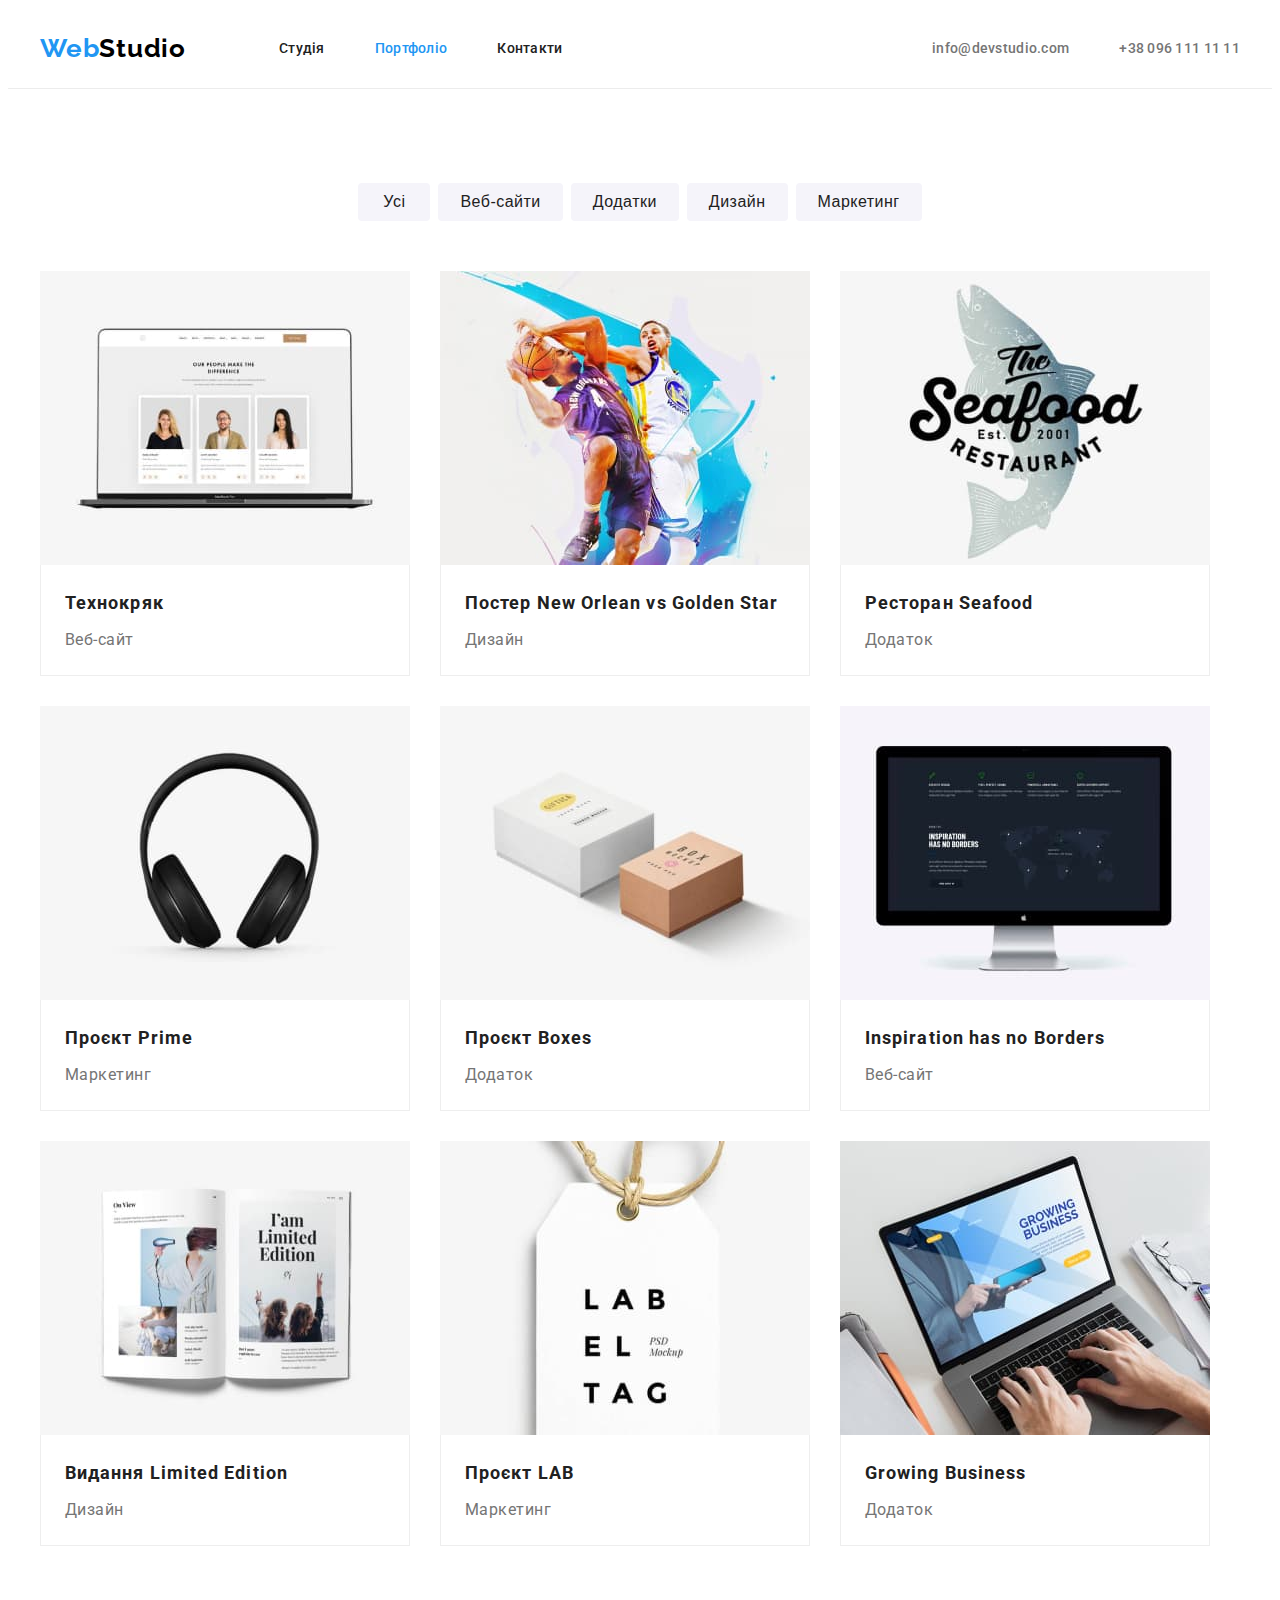
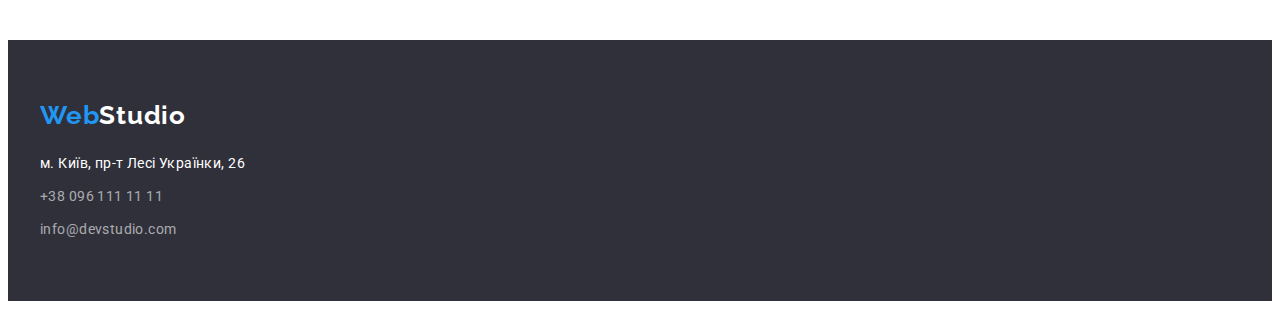
==== portfolio.html @ 8c1fecbb "start hw-04" ====
<!DOCTYPE html>
<html lang="uk">
  <head>
    <meta charset="UTF-8" />
    <meta http-equiv="X-UA-Compatible" content="IE=edge" />
    <meta name="viewport" content="width=device-width, initial-scale=1.0" />

    <title>Portfolio</title>

    <link rel="preconnect" href="https://fonts.googleapis.com" />
    <link rel="preconnect" href="https://fonts.gstatic.com" crossorigin />
    <link
      href="https://fonts.googleapis.com/css2?family=Raleway:wght@700&family=Roboto:wght@400;500;700;900&display=swap"
      rel="stylesheet"
    />

    <link
      rel="stylesheet"
      href="https://cdnjs.cloudflare.com/ajax/libs/modern-normalize/1.1.0/modern-normalize.min.css"
      integrity="sha512-wpPYUAdjBVSE4KJnH1VR1HeZfpl1ub8YT/NKx4PuQ5NmX2tKuGu6U/JRp5y+Y8XG2tV+wKQpNHVUX03MfMFn9Q=="
      crossorigin="anonymous"
      referrerpolicy="no-referrer"
    />

    <link rel="stylesheet" href="./css/styles.css" />
  </head>
  <body>
    <header class="header">
      <div class="container">
        <div class="header-position">
          <a href="./index.html" class="logo link"
            ><span class="logo-accent">Web</span
            ><span class="logo-contrast">Studio</span></a
          >
          <nav>
            <ul class="nav-list list">
              <li class="nav-item">
                <a href="./index.html" class="nav-link link">Студія</a>
              </li>
              <li class="nav-item">
                <a href="./portfolio.html" class="nav-link link curent">Портфоліо</a>
              </li>
              <li class="nav-item">
                <a href="" class="nav-link link">Контакти</a>
              </li>
            </ul>
          </nav>
          <ul class="contact-list list">
            <li class="contact-item">
              <a href="mailto:info@devstudio.com" class="contact-link link"
                >info@devstudio.com</a
              >
            </li>
            <li class="contact-item">
              <a href="tel:+380961111111" class="contact-link link"
                >+38 096 111 11 11</a
              >
            </li>
          </ul>
        </div>
      </div>
    </header>
    <main>
      <section class="preview section">
        <div class="container">
          <h1 class="hidden-content">Портфоліо</h1>
          <ul class="filter-btn-list list">
            <li class="filter-btn-item">
              <button type="button" class="filter-btn btn small-btn">
                Усі
              </button>
            </li>
            <li class="filter-btn-item">
              <button type="button" class="filter-btn btn">Веб-сайти</button>
            </li>
            <li class="filter-btn-item">
              <button type="button" class="filter-btn btn">Додатки</button>
            </li>
            <li class="filter-btn-item">
              <button type="button" class="filter-btn btn">Дизайн</button>
            </li>
            <li class="filter-btn-item">
              <button type="button" class="filter-btn btn">Маркетинг</button>
            </li>
          </ul>
          <ul class="preview-list list">
            <li>
              <a href="" class="link"
                ><img
                  src="./images/portfolio-preview-1.jpg"
                  alt="Ноутбук"
                  width="370"
                  class="preview-image"
                />
                <div class="preview-caption linka">
                  <h2 class="preview-title title">Технокряк</h2>
                  <p class="preview-category text">Веб-сайт</p>
                </div></a
              >
            </li>
            <li>
              <a href="" class="link"
                ><img
                  src="./images/portfolio-preview-2.jpg"
                  alt="На постері два баскетболісти"
                  width="370"
                  class="preview-image"
                />
                <div class="preview-caption">
                  <h2 class="preview-title title">
                    Постер New Orlean vs Golden Star
                  </h2>
                  <p class="preview-category text">Дизайн</p>
                </div></a
              >
            </li>
            <li>
              <a href="" class="link"
                ><img
                  src="./images/portfolio-preview-3.jpg"
                  alt="Плакат ресторану"
                  width="370"
                  class="preview-image"
                />
                <div class="preview-caption">
                  <h2 class="preview-title title">Ресторан Seafood</h2>
                  <p class="preview-category text">Додаток</p>
                </div></a
              >
            </li>
            <li>
              <a href="" class="link"
                ><img
                  src="./images/portfolio-preview-4.jpg"
                  alt="навушники чорні"
                  width="370"
                  class="preview-image"
                />
                <div class="preview-caption">
                  <h2 class="preview-title title">Проєкт Prime</h2>
                  <p class="preview-category text">Маркетинг</p>
                </div></a
              >
            </li>
            <li>
              <a href="" class="link"
                ><img
                  src="./images/portfolio-preview-5.jpg"
                  alt="Дві коробки"
                  width="370"
                  class="preview-image"
                />
                <div class="preview-caption">
                  <h2 class="preview-title title">Проєкт Boxes</h2>
                  <p class="preview-category text">Додаток</p>
                </div></a
              >
            </li>
            <li>
              <a href="" class="link"
                ><img
                  src="./images/portfolio-preview-6.jpg"
                  alt="Монітор на екрані чорний фон"
                  width="370"
                  class="preview-image"
                />
                <div class="preview-caption">
                  <h2 class="preview-title title">
                    Inspiration has no Borders
                  </h2>
                  <p class="preview-category text">Веб-сайт</p>
                </div></a
              >
            </li>
            <li>
              <a href="" class="link"
                ><img
                  src="./images/portfolio-preview-7.jpg"
                  alt="Журнал"
                  width="370"
                  class="preview-image"
                />
                <div class="preview-caption">
                  <h2 class="preview-title title">Видання Limited Edition</h2>
                  <p class="preview-category text">Дизайн</p>
                </div></a
              >
            </li>
            <li>
              <a href="" class="link"
                ><img
                  src="./images/portfolio-preview-8.jpg"
                  alt="Ярлик написано LABELTAG"
                  width="370"
                  class="preview-image"
                />
                <div class="preview-caption">
                  <h2 class="preview-title title">Проєкт LAB</h2>
                  <p class="preview-category text">Маркетинг</p>
                </div></a
              >
            </li>
            <li>
              <a href="" class="link"
                ><img
                  src="./images/portfolio-preview-9.jpg"
                  alt="Ноутбук на якому друкують"
                  width="370"
                  class="preview-image"
                />
                <div class="preview-caption">
                  <h2 class="preview-title title">Growing Business</h2>
                  <p class="preview-category text">Додаток</p>
                </div></a
              >
            </li>
          </ul>
        </div>
      </section>
    </main>
    <footer class="footer">
      <div class="container">
        <a href="./index.html" class="logo link"
          ><span class="logo-accent">Web</span
          ><span class="logo-contrast">Studio</span></a
        >
        <address class="address">
          <ul class="address-list list">
            <li class="address-item">
              <a
                href="https://goo.gl/maps/6D7LHVz2uF8r2GaW8"
                target="_blank"
                rel="noopener nofollow noreferrer"
                class="address-link link"
                >м. Київ, пр-т Лесі Українки, 26</a
              >
            </li>
            <li class="address-item">
              <a href="tel:+380961111111" class="cont-link link"
                >+38 096 111 11 11</a
              >
            </li>
            <li class="address-item">
              <a href="mailto:info@devstudio.com" class="cont-link link"
                >info@devstudio.com</a
              >
            </li>
          </ul>
        </address>
      </div>
    </footer>
  </body>
</html>
---- css/styles.css ----
:root {
  --bgc-main: #ffffff;
  --bgc-second: #f5f4fa;
  --bgc-hero: #2F303A;
  --text-color-main: #757575;
  --text-color-second: #212121;
  --text-color-hero: #ffffff;
  --accent-color: #2196F3;
  --hero-hover-color: #188CE8;
}

body {
  font-family: 'Roboto', sans-serif;
}

.section {
  padding-top: 94px;
  padding-bottom: 94px;
}

.container {
  padding-left: 15px;
  padding-right: 15px;
  margin-left: auto;
  margin-right: auto;

  width: 1200px;

  /* outline: tomato solid 2px; */
}

.list {
  margin-top: 0;
  padding-left: 0;

  list-style: none;
}

.title {
  margin-top: 0;
  color: var(--text-color-second);
}

.text {
  margin-top: 0;
  color: var(--text-color-main);
}

.link {
  text-decoration: none;
}

.hidden-content {
  position: absolute;
  width: 1px;
  height: 1px;
  margin: -1px;
  border: 0;
  padding: 0;
  white-space: nowrap;
  clip-path: inset(100%);
  clip: rect(0 0 0 0);
  overflow: hidden;
}

.btn {
  cursor: pointer;
}

.address {
  font-style: normal;
}


/* INDEX */
/* header */

.header {
  border-bottom: 1px solid #ececec;
}

.header-position {
  display: flex;
  align-items: center;
}

.logo {
  display: block;
  margin-right: 93px;

  font-family: 'Raleway';
  font-weight: 700;
  font-size: 26px;
  line-height: calc(31 / 26);
  letter-spacing: 0.03em;
}

.logo-accent {
  color: var(--accent-color);
}

.header .logo-contrast {
  color: #000000;
}

.nav-list {
  display: flex;

  margin-bottom: 0;
}

.nav-item + .nav-item {
  margin-left: 50px;
}

.nav-link {
  display: block;

  padding-top: 32px;
  padding-bottom: 32px;

  font-weight: 500;
  font-size: 14px;
  line-height: calc(16 / 14);
  letter-spacing: 0.02em;
  color: var(--text-color-second);
}

.contact-list {
  display: flex;

  margin-left: auto;
  margin-bottom: 0;
}

.contact-item + .contact-item {
  margin-left: 50px;
}

.contact-link {
  display: block;

  padding-top: 32px;
  padding-bottom: 32px;

  font-weight: 500;
  font-size: 14px;
  line-height: calc(16 / 14);
  letter-spacing: 0.02em;
  color: var(--text-color-main);
}

.nav-link:hover,
.nav-link:focus,
.contact-link:hover,
.contact-link:focus {
  color: var(--accent-color);
}

.curent {
  color: var(--accent-color);
}

/* hero */

.hero.section {
  padding-top: 200px;
  padding-bottom: 200px;

  background-color: var(--bgc-hero);

  text-align: center;
}

.hero-title {
  margin-bottom: 30px;
  margin-left: auto;
  margin-right: auto;
  max-width: 696px;

  font-weight: 900;
  font-size: 44px;
  line-height: calc(60 / 44);
  letter-spacing: 0.06em;
  text-transform: uppercase;
  color: var(--text-color-hero);
}

.hero-btn {
  padding-top: 10px;
  padding-right: 32px;
  padding-bottom: 10px;
  padding-left: 32px;
  min-width: 216px;

  background: var(--accent-color);
  box-shadow: 0px 4px 4px rgba(0, 0, 0, 0.15);
  border-radius: 4px;
  border-color: transparent;

  font-weight: 700;
  font-size: 16px;
  line-height: calc(30 / 16);
  letter-spacing: 0.06em;
  color: var(--text-color-hero);
}

.hero-btn:hover,
.hero-btn:focus {
  background: var(--hero-hover-color);
}

/* benefits */

.benefits-list {
  margin-bottom: 0;

  display: flex;
}

.benefits-item {
  flex-basis: 270px;
}

.benefits-item + .benefits-item {
  margin-left: 30px;
}

.benefits-title {
  margin-bottom: 10px;

  font-size: 14px;
  line-height: calc(16 / 14);
  letter-spacing: 0.03em;
  text-transform: uppercase;
}

.benefits-text {
  margin-bottom: 0;

  font-size: 14px;
  line-height: calc(24 / 14);
  letter-spacing: 0.03em;
}

/* about */

.about.section {
  padding-top: 0;
}

.about-title {
  margin-bottom: 50px;

  font-size: 36px;
  line-height: calc(42 / 36);
  text-align: center;
  letter-spacing: 0.03em;
}

.about-list {
  margin-bottom: 0;
  
  display: flex;
}

.about-item + .about-item {
  margin-left: 30px;
}

.about-image {
  display: block;
}

/* webteam */

.webteam {
  text-align: center;

  background-color: var(--bgc-second);
}

.webteam-title {
  margin-bottom: 50px;

  font-size: 36px;
  line-height: calc(42 / 36);
  letter-spacing: 0.03em;
}

.webteam-list {
  margin-bottom: 0;

  display: flex;
}

.webteam-item  {
  background-color: var(--bgc-main);

  box-shadow: 0px 1px 3px rgba(0, 0, 0, 0.12),
              0px 1px 1px rgba(0, 0, 0, 0.14),
              0px 2px 1px rgba(0, 0, 0, 0.2);
              /* border-radius: 0px 0px 4px 4px; */
              border-bottom-left-radius: 4px;
              border-bottom-right-radius: 4px;

}

.webteam-item + .webteam-item {
  margin-left: 30px;
}

.webteam-photo {
  display: block;
  max-width: 100%;
}

.webteam-caption {
  padding-top: 30px;
  padding-bottom: 30px;
}

.webteam-name {
  margin-bottom: 10px;

  font-weight: 500;
  font-size: 16px;
  line-height: calc(19 / 16);
  letter-spacing: 0.03em;
}

.webteam-position {
  margin-bottom: 0;

  font-size: 16px;
  line-height: calc(19 / 16);
  letter-spacing: 0.03em;
}

/* footer */

.footer {
  padding-top: 60px;
  padding-bottom: 60px;

  background-color: var(--bgc-hero);
}

.footer .logo {
  margin-bottom: 20px;
}

.footer .logo-contrast {
  color: var(--text-color-hero);
}

.address-list {
  margin-bottom: 0;
  font-size: 14px;
  line-height: calc(24 / 14);
  letter-spacing: 0.03em;
}

.footer .address-item + .address-item {
  margin-top: 9px;
}

.address-link {
  color: var(--text-color-hero);
}

.cont-link {
  color: rgba(255, 255, 255, .6);
}

.address-list .link:hover,
.address-list .link:focus {
  color: var(--accent-color);
}


/* PORTFOLIO */
/* filter */

.filter-btn-list {
  margin-bottom: 50px;

  display: flex;
  justify-content: center;
}

.filter-btn-item + .filter-btn-item{
  margin-left: 8px;
}

.filter-btn {
  padding-top: 6px;
  padding-right: 22px;
  padding-bottom: 6px;
  padding-left: 22px;

  border: 0;
  background-color: var(--bgc-second);
  color: #212121;
  border-radius: 4px;

  font-weight: 500;
  font-size: 16px;
  line-height: calc(26 / 16);
  letter-spacing: 0.03em;
}

.small-btn {
  padding-right: 25px;
  padding-left: 25px;
}

.filter-btn:hover,
.filter-btn:focus {
  background-color: var(--accent-color);
  color: var(--text-color-hero);
}

/* preview */

.preview-list {
  margin-bottom: 0;

  display: flex;
  flex-wrap: wrap;
  gap: 30px;
}

.preview-image{
  display: block;
  /* max-width: 100%;
  height: auto; */
}

.preview-caption {
  padding-top: 20px;
  padding-left: 24px;
  padding-bottom: 20px;
  padding-right: 24px;

  border-right: 1px solid #EEEEEE;
  border-bottom: 1px solid #EEEEEE;
  border-left: 1px solid #EEEEEE;
}

.preview-caption:hover, 
.preview-caption:focus {
  background-color: rgba(33, 150, 243, .3);
}

.preview-title {
  margin-bottom: 4px;

  font-size: 18px;
  line-height: calc(36 / 18);
  letter-spacing: 0.06em;
}

.preview-category{
  margin-bottom: 0;

  font-size: 16px;
  line-height: calc(30 / 16);
  letter-spacing: 0.03em;
}
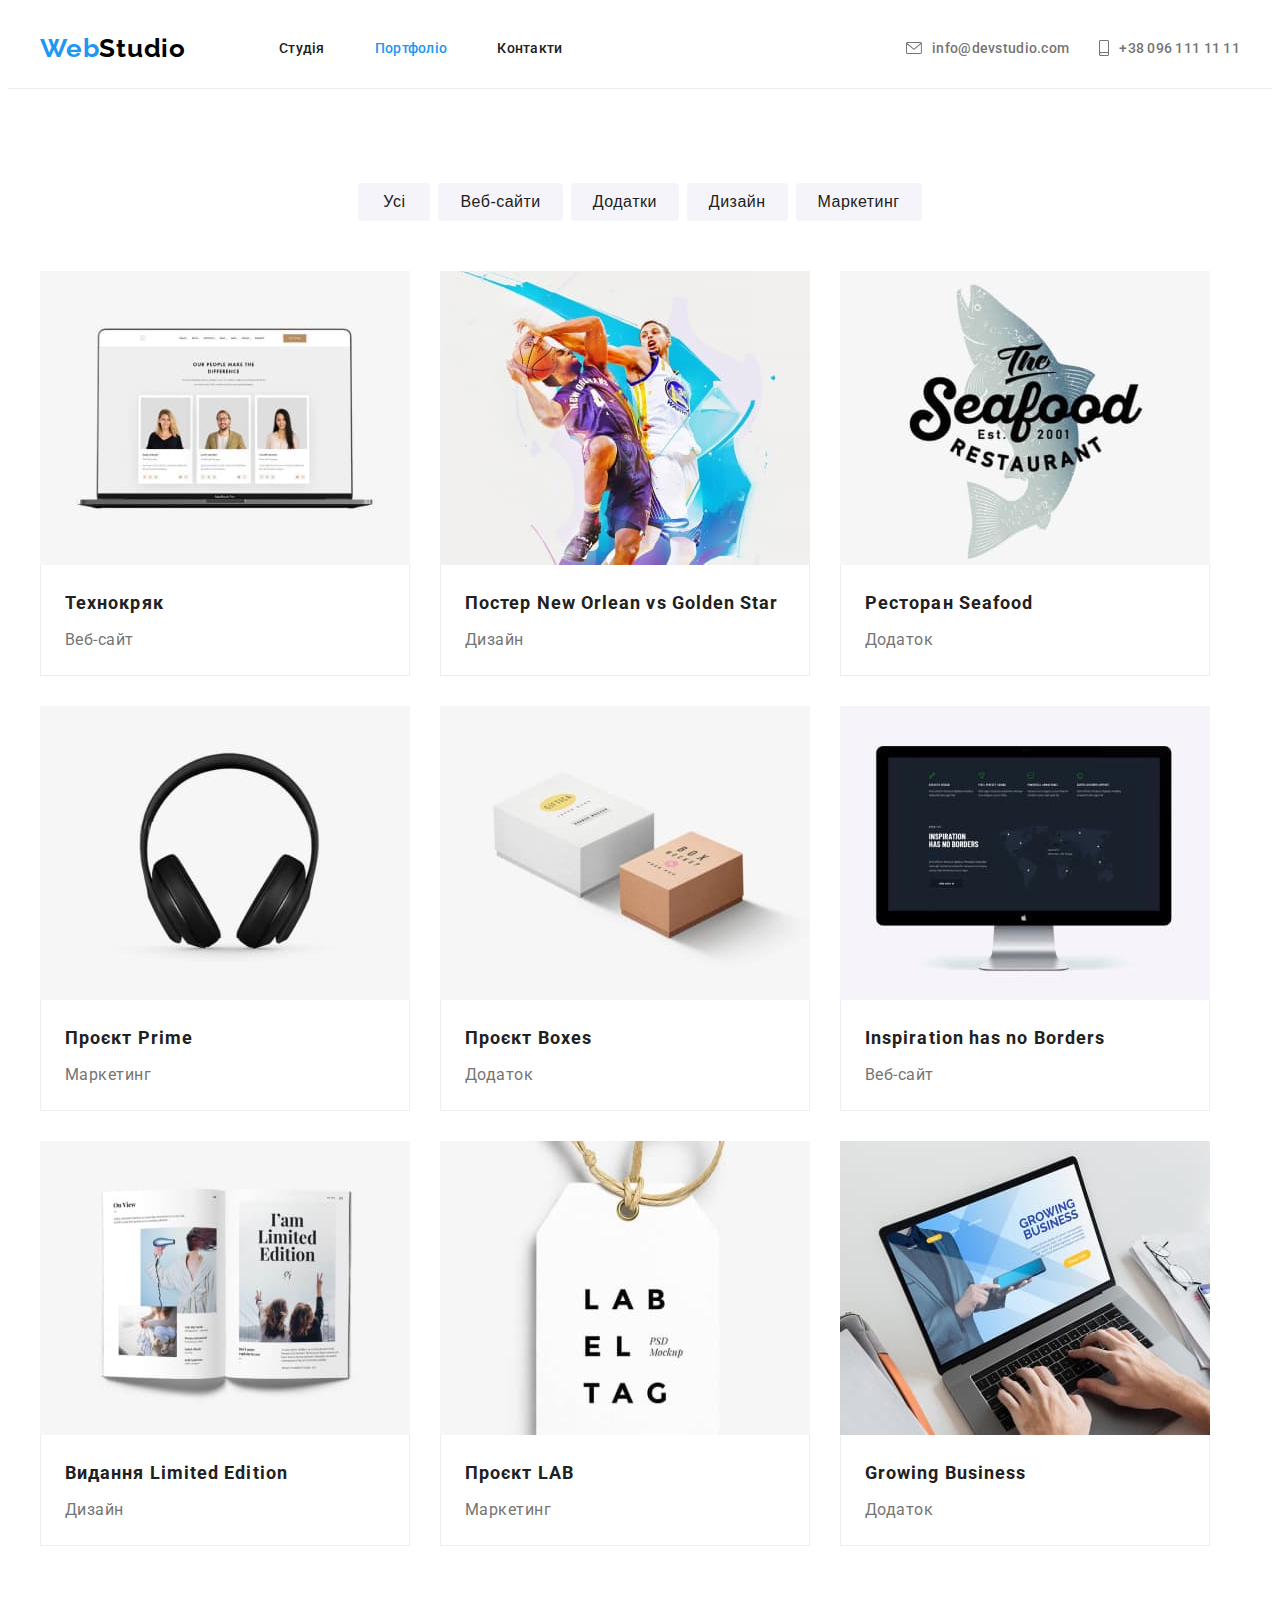
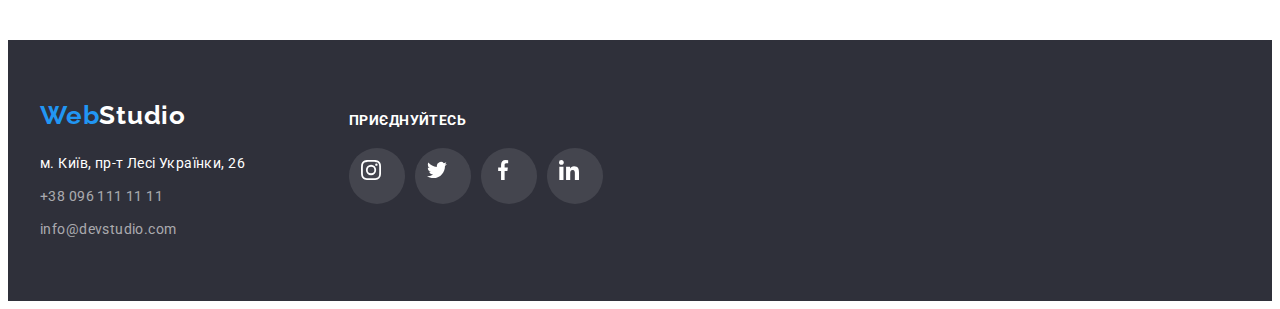
==== commit 25fbb9f2: "add icons in header and footer portfolio.html" ====
--- a/portfolio.html
+++ b/portfolio.html
@@ -11,16 +11,14 @@
     <link rel="preconnect" href="https://fonts.gstatic.com" crossorigin />
     <link
       href="https://fonts.googleapis.com/css2?family=Raleway:wght@700&family=Roboto:wght@400;500;700;900&display=swap"
-      rel="stylesheet"
-    />
+      rel="stylesheet" />
 
     <link
       rel="stylesheet"
       href="https://cdnjs.cloudflare.com/ajax/libs/modern-normalize/1.1.0/modern-normalize.min.css"
       integrity="sha512-wpPYUAdjBVSE4KJnH1VR1HeZfpl1ub8YT/NKx4PuQ5NmX2tKuGu6U/JRp5y+Y8XG2tV+wKQpNHVUX03MfMFn9Q=="
       crossorigin="anonymous"
-      referrerpolicy="no-referrer"
-    />
+      referrerpolicy="no-referrer" />
 
     <link rel="stylesheet" href="./css/styles.css" />
   </head>
@@ -29,8 +27,7 @@
       <div class="container">
         <div class="header-position">
           <a href="./index.html" class="logo link"
-            ><span class="logo-accent">Web</span
-            ><span class="logo-contrast">Studio</span></a
+            ><span class="logo-accent">Web</span><span class="logo-contrast">Studio</span></a
           >
           <nav>
             <ul class="nav-list list">
@@ -45,16 +42,23 @@
               </li>
             </ul>
           </nav>
+
           <ul class="contact-list list">
             <li class="contact-item">
-              <a href="mailto:info@devstudio.com" class="contact-link link"
-                >info@devstudio.com</a
+              <a href="mailto:info@devstudio.com" class="contact-link link">
+                <svg class="contact-icon" width="16" height="12">
+                  <use href="./images/icons.svg#icon-envelope"></use>
+                </svg>
+                info@devstudio.com</a
               >
             </li>
             <li class="contact-item">
-              <a href="tel:+380961111111" class="contact-link link"
-                >+38 096 111 11 11</a
-              >
+              <a href="tel:+380961111111" class="contact-link link">
+                <svg class="contact-icon" width="10" height="16">
+                  <use href="./images/icons.svg#icon-smartphone"></use>
+                </svg>
+                +38 096 111 11 11
+              </a>
             </li>
           </ul>
         </div>
@@ -66,9 +70,7 @@
           <h1 class="hidden-content">Портфоліо</h1>
           <ul class="filter-btn-list list">
             <li class="filter-btn-item">
-              <button type="button" class="filter-btn btn small-btn">
-                Усі
-              </button>
+              <button type="button" class="filter-btn btn small-btn">Усі</button>
             </li>
             <li class="filter-btn-item">
               <button type="button" class="filter-btn btn">Веб-сайти</button>
@@ -86,12 +88,7 @@
           <ul class="preview-list list">
             <li>
               <a href="" class="link"
-                ><img
-                  src="./images/portfolio-preview-1.jpg"
-                  alt="Ноутбук"
-                  width="370"
-                  class="preview-image"
-                />
+                ><img src="./images/portfolio-preview-1.jpg" alt="Ноутбук" width="370" class="preview-image" />
                 <div class="preview-caption linka">
                   <h2 class="preview-title title">Технокряк</h2>
                   <p class="preview-category text">Веб-сайт</p>
@@ -104,24 +101,16 @@
                   src="./images/portfolio-preview-2.jpg"
                   alt="На постері два баскетболісти"
                   width="370"
-                  class="preview-image"
-                />
-                <div class="preview-caption">
-                  <h2 class="preview-title title">
-                    Постер New Orlean vs Golden Star
-                  </h2>
+                  class="preview-image" />
+                <div class="preview-caption">
+                  <h2 class="preview-title title">Постер New Orlean vs Golden Star</h2>
                   <p class="preview-category text">Дизайн</p>
                 </div></a
               >
             </li>
             <li>
               <a href="" class="link"
-                ><img
-                  src="./images/portfolio-preview-3.jpg"
-                  alt="Плакат ресторану"
-                  width="370"
-                  class="preview-image"
-                />
+                ><img src="./images/portfolio-preview-3.jpg" alt="Плакат ресторану" width="370" class="preview-image" />
                 <div class="preview-caption">
                   <h2 class="preview-title title">Ресторан Seafood</h2>
                   <p class="preview-category text">Додаток</p>
@@ -130,12 +119,7 @@
             </li>
             <li>
               <a href="" class="link"
-                ><img
-                  src="./images/portfolio-preview-4.jpg"
-                  alt="навушники чорні"
-                  width="370"
-                  class="preview-image"
-                />
+                ><img src="./images/portfolio-preview-4.jpg" alt="навушники чорні" width="370" class="preview-image" />
                 <div class="preview-caption">
                   <h2 class="preview-title title">Проєкт Prime</h2>
                   <p class="preview-category text">Маркетинг</p>
@@ -144,12 +128,7 @@
             </li>
             <li>
               <a href="" class="link"
-                ><img
-                  src="./images/portfolio-preview-5.jpg"
-                  alt="Дві коробки"
-                  width="370"
-                  class="preview-image"
-                />
+                ><img src="./images/portfolio-preview-5.jpg" alt="Дві коробки" width="370" class="preview-image" />
                 <div class="preview-caption">
                   <h2 class="preview-title title">Проєкт Boxes</h2>
                   <p class="preview-category text">Додаток</p>
@@ -162,24 +141,16 @@
                   src="./images/portfolio-preview-6.jpg"
                   alt="Монітор на екрані чорний фон"
                   width="370"
-                  class="preview-image"
-                />
-                <div class="preview-caption">
-                  <h2 class="preview-title title">
-                    Inspiration has no Borders
-                  </h2>
+                  class="preview-image" />
+                <div class="preview-caption">
+                  <h2 class="preview-title title">Inspiration has no Borders</h2>
                   <p class="preview-category text">Веб-сайт</p>
                 </div></a
               >
             </li>
             <li>
               <a href="" class="link"
-                ><img
-                  src="./images/portfolio-preview-7.jpg"
-                  alt="Журнал"
-                  width="370"
-                  class="preview-image"
-                />
+                ><img src="./images/portfolio-preview-7.jpg" alt="Журнал" width="370" class="preview-image" />
                 <div class="preview-caption">
                   <h2 class="preview-title title">Видання Limited Edition</h2>
                   <p class="preview-category text">Дизайн</p>
@@ -192,8 +163,7 @@
                   src="./images/portfolio-preview-8.jpg"
                   alt="Ярлик написано LABELTAG"
                   width="370"
-                  class="preview-image"
-                />
+                  class="preview-image" />
                 <div class="preview-caption">
                   <h2 class="preview-title title">Проєкт LAB</h2>
                   <p class="preview-category text">Маркетинг</p>
@@ -206,8 +176,7 @@
                   src="./images/portfolio-preview-9.jpg"
                   alt="Ноутбук на якому друкують"
                   width="370"
-                  class="preview-image"
-                />
+                  class="preview-image" />
                 <div class="preview-caption">
                   <h2 class="preview-title title">Growing Business</h2>
                   <p class="preview-category text">Додаток</p>
@@ -220,33 +189,63 @@
     </main>
     <footer class="footer">
       <div class="container">
-        <a href="./index.html" class="logo link"
-          ><span class="logo-accent">Web</span
-          ><span class="logo-contrast">Studio</span></a
-        >
-        <address class="address">
-          <ul class="address-list list">
-            <li class="address-item">
-              <a
-                href="https://goo.gl/maps/6D7LHVz2uF8r2GaW8"
-                target="_blank"
-                rel="noopener nofollow noreferrer"
-                class="address-link link"
-                >м. Київ, пр-т Лесі Українки, 26</a
-              >
-            </li>
-            <li class="address-item">
-              <a href="tel:+380961111111" class="cont-link link"
-                >+38 096 111 11 11</a
-              >
-            </li>
-            <li class="address-item">
-              <a href="mailto:info@devstudio.com" class="cont-link link"
-                >info@devstudio.com</a
-              >
-            </li>
-          </ul>
-        </address>
+        <div class="footer-pos">
+          <div class="footer-address-container">
+            <a href="./index.html" class="logo link"
+              ><span class="logo-accent">Web</span><span class="logo-contrast">Studio</span></a
+            >
+            <address class="address">
+              <ul class="address-list list">
+                <li class="address-item">
+                  <a
+                    href="https://goo.gl/maps/6D7LHVz2uF8r2GaW8"
+                    target="_blank"
+                    rel="noopener nofollow noreferrer"
+                    class="address-link link"
+                    >м. Київ, пр-т Лесі Українки, 26</a
+                  >
+                </li>
+                <li class="address-item">
+                  <a href="tel:+380961111111" class="cont-link link">+38 096 111 11 11</a>
+                </li>
+                <li class="address-item">
+                  <a href="mailto:info@devstudio.com" class="cont-link link">info@devstudio.com</a>
+                </li>
+              </ul>
+            </address>
+          </div>
+          <div class="footer-social-container">
+            <p class="footer-social-text">Приєднуйтесь</p>
+            <ul class="footer-social-list list">
+              <li>
+                <a href="" class="footer-social-link link">
+                  <svg class="footer-social-icon" width="20" height="20">
+                    <use href="./images/icons.svg#icon-instagram"></use>
+                  </svg>
+                </a>
+              </li>
+              <li>
+                <a href="" class="footer-social-link link">
+                  <svg class="footer-social-icon" width="20" height="20">
+                    <use href="./images/icons.svg#icon-twitter"></use>
+                  </svg>
+                </a>
+              </li>
+              <li>
+                <a href="" class="footer-social-link link"
+                  ><svg class="footer-social-icon" width="20" height="20">
+                    <use href="./images/icons.svg#icon-facebook"></use></svg
+                ></a>
+              </li>
+              <li>
+                <a href="" class="footer-social-link link"
+                  ><svg class="footer-social-icon" width="20" height="20">
+                    <use href="./images/icons.svg#icon-linkedin"></use></svg
+                ></a>
+              </li>
+            </ul>
+          </div>
+        </div>
       </div>
     </footer>
   </body>
--- a/css/styles.css
+++ b/css/styles.css
@@ -134,11 +134,18 @@
 }
 
 .contact-item + .contact-item {
-  margin-left: 50px;
+  margin-left: 30px;
+}
+
+.contact-icon {
+  fill: currentColor;
+  align-self: center;
+
+  margin-right: 10px;
 }
 
 .contact-link {
-  display: block;
+  display: flex;
 
   padding-top: 32px;
   padding-bottom: 32px;
@@ -226,6 +233,15 @@
   margin-left: 30px;
 }
 
+.benefits-inner {
+  width: 270px;
+  height: 120px;
+  margin-bottom: 30px;
+  padding: 25px 100px;
+
+  background-color: var(--bgc-second);
+}
+
 .benefits-title {
   margin-bottom: 10px;
 
@@ -330,11 +346,45 @@
 }
 
 .webteam-position {
-  margin-bottom: 0;
+  margin-bottom: 16px;
 
   font-size: 16px;
   line-height: calc(19 / 16);
   letter-spacing: 0.03em;
+}
+
+.webteam-social-list {
+  margin-bottom: 0;
+  display: flex;
+  justify-content: center;
+}
+
+.webteam-social-list > li + li {
+  margin-left: 10px;
+}
+
+.webteam-social-link {
+  display: block;
+  width: 44px;
+  height: 44px;
+  padding-top: 12px;
+  padding-left: 12px;
+
+  border-radius: 50%;
+
+  color: #afb1b8;
+}
+
+.webteam-social-link:hover,
+.webteam-social-link:focus {
+  background-color: var(--accent-color);
+  color: var(--text-color-hero);
+}
+
+.webteam-social-icon {
+  display: block;
+
+  fill: currentColor;
 }
 
 /* footer */
@@ -346,6 +396,10 @@
   background-color: var(--bgc-hero);
 }
 
+.footer-pos {
+  display: flex;
+}
+
 .footer .logo {
   margin-bottom: 20px;
 }
@@ -378,6 +432,54 @@
   color: var(--accent-color);
 }
 
+.footer-social-container{
+  margin-left: 70px;
+  padding-top: 12px;
+}
+
+.footer-social-text {
+  margin-top: 0;
+  margin-bottom: 20px;
+
+  font-weight: 700;
+  font-size: 14px;
+  line-height: calc(16 / 14);
+  letter-spacing: 0.03em;
+  text-transform: uppercase;
+  color: var(--text-color-hero);
+}
+
+.footer-social-list {
+  margin-bottom: 0;
+  display: flex;
+}
+
+.footer-social-list > li + li {
+  margin-left: 10px;
+}
+
+.footer-social-link {
+  display: block;
+  width: 44px;
+  height: 44px;
+  padding-top: 12px;
+  padding-left: 12px;
+
+  border-radius: 50%;
+  background-color: rgba(255, 255, 255, .1);
+  color: var(--text-color-hero);
+}
+
+.footer-social-link:hover,
+.footer-social-link:focus {
+  background-color: var(--accent-color);
+}
+
+.footer-social-icon {
+  display: block;
+
+  fill: currentColor;
+}
 
 /* PORTFOLIO */
 /* filter */
